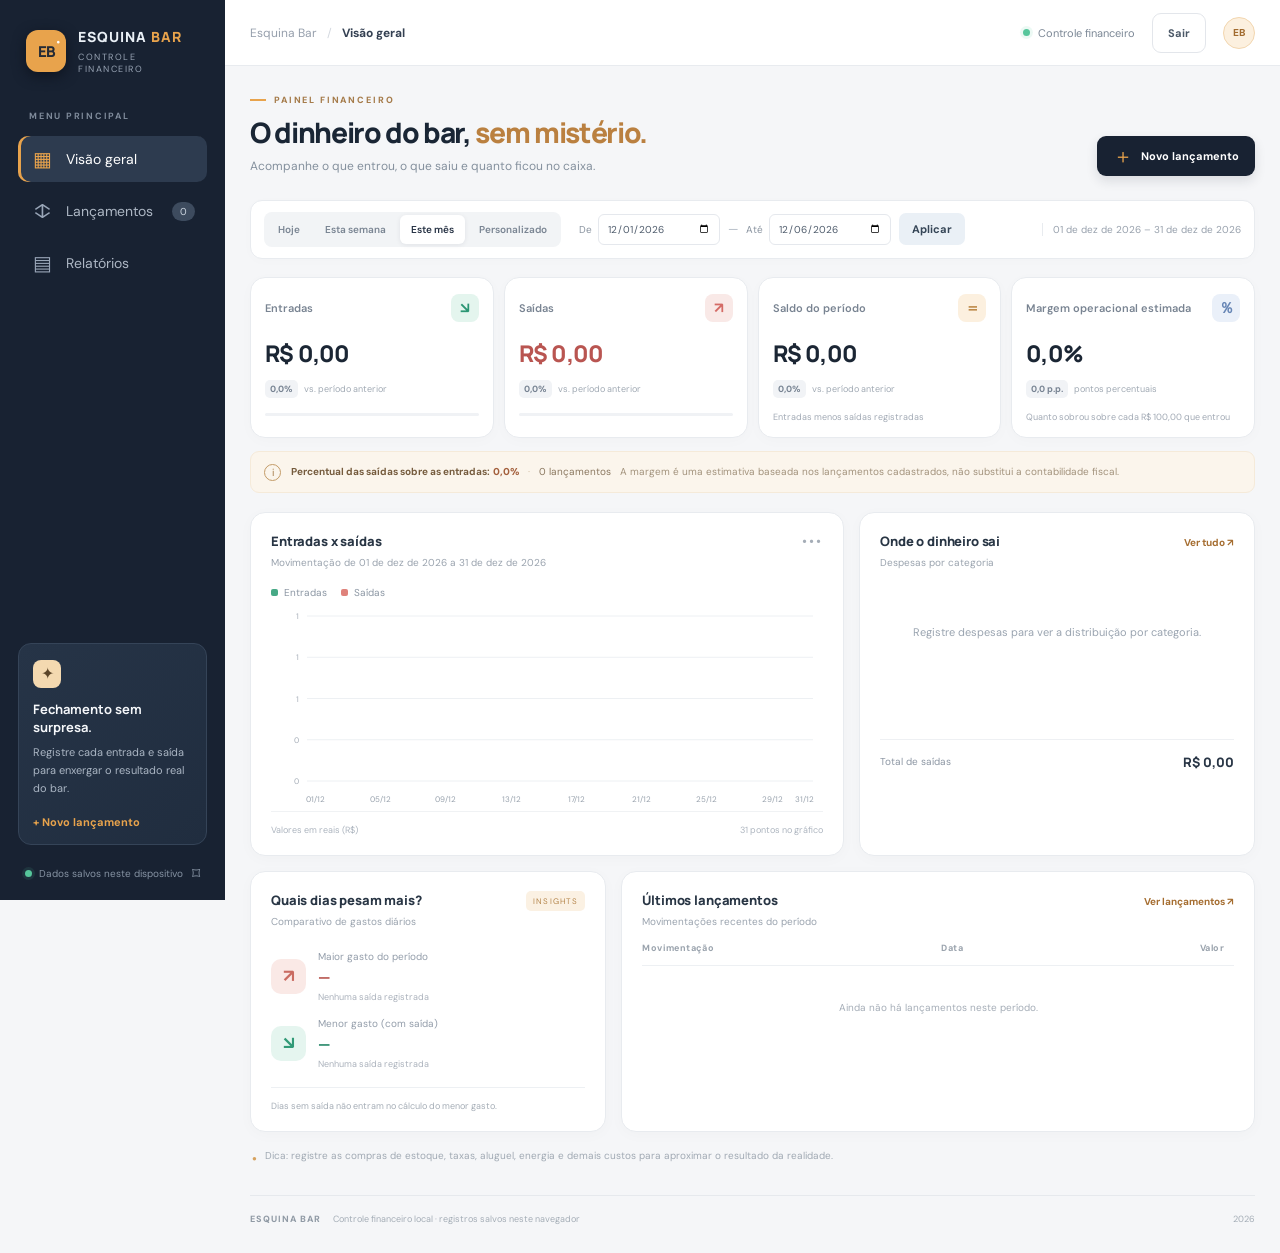
==== index.html @ c5db9bfa "Publica versão estática do Esquina Bar" ====
﻿<!doctype html>
<html lang="pt-BR">
<head>
  <meta charset="utf-8">
  <meta name="viewport" content="width=device-width, initial-scale=1">
  <meta name="theme-color" content="#151d2b">
  <meta name="description" content="Controle financeiro local do Esquina Bar, com funcionamento offline e backup dos lançamentos.">
  <link rel="manifest" href="/manifest.webmanifest">
  <link rel="icon" href="/icons/icon-192.png" type="image/png">
  <title>Esquina Bar · Controle Financeiro</title>
  <link rel="stylesheet" href="/styles.css">
</head>
<body>
  <div class="login-overlay" id="loginOverlay" hidden>
    <form class="login-card" id="loginForm">
      <div class="login-mark">EB<span>•</span></div>
      <p class="login-eyebrow">MIGRAÇÃO DOS DADOS ANTIGOS</p>
      <h1>Esquina <em>Bar</em></h1>
      <p class="login-description">Use o acesso de administrador atual para copiar os lançamentos do servidor para este dispositivo. Os dados antigos não serão apagados do servidor.</p>
      <label>Usuário administrador<input id="loginUsername" name="username" autocomplete="username" required value="admin"></label>
      <label>Senha do administrador<input id="loginPassword" name="password" type="password" autocomplete="current-password" required></label>
      <p class="login-error" id="loginError" role="alert"></p>
      <button class="button button-primary" type="submit" id="loginSubmit">Importar registros</button>
      <button class="button button-secondary" type="button" id="closeMigration">Cancelar</button>
    </form>
  </div>
  <div class="app-shell">
    <aside class="sidebar" id="sidebar">
      <div class="brand">
        <div class="brand-mark">EB<span>•</span></div>
        <div class="brand-copy"><strong>ESQUINA <span>BAR</span></strong><small>CONTROLE FINANCEIRO</small></div>
      </div>
      <div class="sidebar-label">MENU PRINCIPAL</div>
      <nav class="main-nav" aria-label="Menu principal">
        <button class="nav-item active" data-page="dashboard"><span class="nav-icon">▦</span><span>Visão geral</span></button>
        <button class="nav-item" data-page="transactions"><span class="nav-icon">↕</span><span>Lançamentos</span><span class="nav-count" id="navCount">0</span></button>
        <button class="nav-item" data-page="reports"><span class="nav-icon">▤</span><span>Relatórios</span></button>
      </nav>
      <div class="sidebar-bottom">
        <div class="side-tip-icon">✦</div>
        <strong>Fechamento sem surpresa.</strong>
        <p>Registre cada entrada e saída para enxergar o resultado real do bar.</p>
        <button class="side-link" id="sidebarNew">+ Novo lançamento</button>
      </div>
      <div class="sidebar-footer"><span class="online-dot"></span> Dados salvos neste dispositivo <span class="privacy-lock">⌑</span></div>
    </aside>

    <main class="main-content">
      <header class="topbar">
        <button class="mobile-menu" id="mobileMenu" aria-label="Abrir menu">☰</button>
        <div class="breadcrumbs"><span>Esquina Bar</span><span class="crumb-slash">/</span><strong id="breadcrumbCurrent">Visão geral</strong></div>
        <div class="topbar-right"><div class="local-status"><span class="online-dot"></span> Controle financeiro</div><button class="button button-secondary" id="logoutButton" type="button" hidden>Sair</button><button class="avatar" aria-label="Esquina Bar">EB</button></div>
      </header>

      <div class="page-wrap">
        <section class="page-section active" id="page-dashboard">
          <div class="page-heading">
            <div><div class="eyebrow"><span class="eyebrow-line"></span> PAINEL FINANCEIRO</div><h1>O dinheiro do bar, <em>sem mistério.</em></h1><p class="subtitle">Acompanhe o que entrou, o que saiu e quanto ficou no caixa.</p></div>
            <button class="button button-primary" id="newMovementTop"><span class="button-plus">＋</span> Novo lançamento</button>
          </div>

          <div class="filter-toolbar">
            <div class="period-tabs" role="group" aria-label="Período do painel">
              <button data-period="today">Hoje</button><button data-period="week">Esta semana</button><button class="selected" data-period="month">Este mês</button><button data-period="custom">Personalizado</button>
            </div>
            <div class="date-fields" id="dateFields"><label><span>De</span><input type="date" id="dateStart"></label><span class="date-dash">—</span><label><span>Até</span><input type="date" id="dateEnd"></label><button class="button button-apply" id="applyDates">Aplicar</button></div>
            <div class="filter-result" id="periodLabel">Período selecionado</div>
          </div>

          <div class="metrics-grid">
            <article class="metric-card income-card"><div class="metric-top"><span>Entradas</span><span class="metric-icon income-icon">↘</span></div><div class="metric-value" id="metricIncome">R$ 0,00</div><div class="metric-bottom"><span class="metric-change neutral" id="incomeChange">—</span><span>vs. período anterior</span></div><div class="metric-track"><span id="incomeTrack"></span></div></article>
            <article class="metric-card expense-card"><div class="metric-top"><span>Saídas</span><span class="metric-icon expense-icon">↗</span></div><div class="metric-value" id="metricExpenses">R$ 0,00</div><div class="metric-bottom"><span class="metric-change neutral" id="expensesChange">—</span><span>vs. período anterior</span></div><div class="metric-track"><span id="expenseTrack"></span></div></article>
            <article class="metric-card balance-card"><div class="metric-top"><span>Saldo do período</span><span class="metric-icon balance-icon">＝</span></div><div class="metric-value" id="metricNet">R$ 0,00</div><div class="metric-bottom"><span class="metric-change neutral" id="netChange">—</span><span>vs. período anterior</span></div><div class="balance-note" id="netNote">Entradas menos saídas registradas</div></article>
            <article class="metric-card margin-card"><div class="metric-top"><span>Margem operacional estimada</span><span class="metric-icon margin-icon">％</span></div><div class="metric-value" id="metricMargin">0,0%</div><div class="metric-bottom"><span class="metric-change neutral" id="marginChange">—</span><span>pontos percentuais</span></div><div class="balance-note">Quanto sobrou sobre cada R$ 100,00 que entrou</div></article>
          </div>

          <div class="insight-strip"><div class="insight-symbol">i</div><p><strong>Percentual das saídas sobre as entradas:</strong> <span id="expenseRatio">0,0%</span><span class="insight-separator">·</span><span id="transactionsCount">0 lançamentos</span><span class="insight-extra">A margem é uma estimativa baseada nos lançamentos cadastrados, não substitui a contabilidade fiscal.</span></p></div>

          <div class="content-grid main-charts-grid">
            <article class="panel chart-panel"><div class="panel-heading"><div><h2>Entradas x saídas</h2><p id="dailyChartCaption">Movimentação ao longo do período</p></div><span class="panel-menu-mark">•••</span></div><div class="legend"><span><i class="legend-dot legend-income"></i>Entradas</span><span><i class="legend-dot legend-expense"></i>Saídas</span></div><div class="chart-box"><canvas id="dailyChart" aria-label="Gráfico de entradas e saídas"></canvas></div><div class="chart-footer"><span>Valores em reais (R$)</span><span id="chartRange"></span></div></article>
            <article class="panel category-panel"><div class="panel-heading"><div><h2>Onde o dinheiro sai</h2><p>Despesas por categoria</p></div><button class="text-action" data-open-page="transactions">Ver tudo ↗</button></div><div id="categoryList" class="category-list"><div class="empty-state compact">Registre despesas para ver a distribuição.</div></div><div class="category-footer"><span>Total de saídas</span><strong id="categoryTotal">R$ 0,00</strong></div></article>
          </div>

          <div class="content-grid lower-grid">
            <article class="panel days-panel"><div class="panel-heading"><div><h2>Quais dias pesam mais?</h2><p>Comparativo de gastos diários</p></div><span class="panel-badge">INSIGHTS</span></div><div class="day-insights"><div class="day-insight highest"><div class="day-insight-icon">↗</div><div><span>Maior gasto do período</span><strong id="highestDayValue">—</strong><small id="highestDayDate">Nenhuma saída registrada</small></div></div><div class="day-insight lowest"><div class="day-insight-icon">↘</div><div><span>Menor gasto (com saída)</span><strong id="lowestDayValue">—</strong><small id="lowestDayDate">Nenhuma saída registrada</small></div></div></div><div class="days-footnote">Dias sem saída não entram no cálculo do menor gasto.</div></article>
            <article class="panel recent-panel"><div class="panel-heading"><div><h2>Últimos lançamentos</h2><p>Movimentações recentes do período</p></div><button class="text-action" data-open-page="transactions">Ver lançamentos ↗</button></div><div class="table-wrap"><table class="data-table"><thead><tr><th>Movimentação</th><th>Data</th><th class="align-right">Valor</th></tr></thead><tbody id="recentRows"><tr><td colspan="3" class="table-empty">Ainda não há lançamentos neste período.</td></tr></tbody></table></div></article>
          </div>
          <div class="footer-note"><span>●</span> Dica: registre as compras de estoque, taxas, aluguel, energia e demais custos para aproximar o resultado da realidade.</div>
        </section>

        <section class="page-section" id="page-transactions">
          <div class="page-heading"><div><div class="eyebrow"><span class="eyebrow-line"></span> MOVIMENTAÇÃO DO CAIXA</div><h1>Lançamentos</h1><p class="subtitle">Cada entrada e saída em um só lugar, organizada por data e categoria.</p></div><button class="button button-primary" id="newMovementList"><span class="button-plus">＋</span> Registrar movimento</button></div>
          <div class="list-summary-grid"><div class="list-summary-card"><span>Entradas filtradas</span><strong class="positive-text" id="listIncome">R$ 0,00</strong></div><div class="list-summary-card"><span>Saídas filtradas</span><strong class="negative-text" id="listExpenses">R$ 0,00</strong></div><div class="list-summary-card"><span>Saldo filtrado</span><strong id="listNet">R$ 0,00</strong></div><div class="list-summary-card"><span>Quantidade</span><strong id="listQty">0</strong></div></div>
          <div class="panel list-panel"><div class="list-toolbar"><div class="search-field"><span>⌕</span><input id="transactionSearch" type="search" placeholder="Buscar descrição, categoria ou pagamento..."></div><div class="list-filters"><select id="typeFilter"><option value="todos">Todos os tipos</option><option value="entrada">Só entradas</option><option value="saida">Só saídas</option></select><label class="mini-date"><span>De</span><input type="date" id="listStart"></label><label class="mini-date"><span>Até</span><input type="date" id="listEnd"></label><button class="button button-apply" id="applyListFilters">Filtrar</button></div></div><div class="table-wrap full-table-wrap"><table class="data-table full-table"><thead><tr><th>Data</th><th>Tipo</th><th>Descrição</th><th>Categoria</th><th>Pagamento</th><th class="align-right">Valor</th><th class="align-center">Ações</th></tr></thead><tbody id="transactionRows"><tr><td colspan="7" class="table-empty">Carregando lançamentos…</td></tr></tbody></table></div><div class="list-bottom"><span id="listStatus">Mostrando lançamentos do período.</span><button class="text-action" id="exportList">Exportar período para CSV ↗</button></div></div>
        </section>

        <section class="page-section" id="page-reports">
          <div class="page-heading"><div><div class="eyebrow"><span class="eyebrow-line"></span> FECHAMENTO FINANCEIRO</div><h1>Relatórios & <em>comparativos.</em></h1><p class="subtitle">Compare semanas e meses para entender a evolução do caixa.</p></div><div class="data-tools"><button class="button button-secondary" id="backupButton">⇩ Baixar backup</button><button class="button button-secondary" id="restoreButton">↥ Restaurar backup</button><button class="button button-secondary" id="remoteSqlBackupButton">Backup SQL remoto</button><button class="button button-primary" id="importServerButton">Migrar dados antigos</button><input type="file" id="restoreFile" accept="application/json,.json" hidden></div></div>
          <div class="report-toggle-wrap"><span>PERÍODO DE ANÁLISE</span><div class="period-tabs report-tabs"><button data-report-period="week">Fechamento semanal</button><button class="selected" data-report-period="month">Fechamento mensal</button></div><span class="report-period-date" id="reportPeriodDate"></span></div>
          <div class="report-comparison-grid"><div class="report-primary-card"><div class="report-label" id="reportCurrentLabel">SALDO DO MÊS ATUAL</div><div class="report-big-value" id="reportCurrentNet">R$ 0,00</div><div class="report-difference" id="reportNetDiff">—</div><div class="report-muted" id="reportPreviousText">Comparado ao mês anterior</div></div><div class="report-metric-card"><span>Entradas</span><strong id="reportIncome">R$ 0,00</strong><div class="comparison-line"><span id="reportIncomeDiff">—</span><small>vs. anterior</small></div></div><div class="report-metric-card"><span>Saídas</span><strong id="reportExpenses">R$ 0,00</strong><div class="comparison-line"><span id="reportExpensesDiff">—</span><small>vs. anterior</small></div></div><div class="report-metric-card"><span>Margem estimada</span><strong id="reportMargin">0,0%</strong><div class="comparison-line"><span id="reportMarginDiff">—</span><small>pontos percentuais</small></div></div></div>
          <div class="content-grid reports-grid"><article class="panel chart-panel trend-panel"><div class="panel-heading"><div><h2>Evolução financeira</h2><p id="trendCaption">Entradas e saídas por período</p></div><div class="legend"><span><i class="legend-dot legend-income"></i>Entradas</span><span><i class="legend-dot legend-expense"></i>Saídas</span></div></div><div class="chart-box trend-chart-box"><canvas id="trendChart" aria-label="Gráfico de comparação financeira"></canvas></div><div class="chart-footer"><span>Períodos anteriores para comparação</span><span id="trendRange"></span></div></article><article class="panel report-detail-panel"><div class="panel-heading"><div><h2>Leitura do período</h2><p>Resumo do comportamento do caixa</p></div></div><div class="detail-line"><span>Resultado anterior</span><strong id="reportPrevNet">R$ 0,00</strong></div><div class="detail-line"><span>Saldo atual menos anterior</span><strong id="reportNetDifference">R$ 0,00</strong></div><div class="detail-line"><span>Saídas sobre entradas</span><strong id="reportExpenseRatio">0,0%</strong></div><div class="detail-line"><span>Dia de maior gasto</span><strong id="reportHighestDay">—</strong></div><div class="report-note"><span>ⓘ</span><p>A variação percentual do saldo usa o valor absoluto do período anterior como base. Quando o período anterior foi zero, a variação é apresentada como “Novo”.</p></div></article></div>
          <div class="panel report-table-panel"><div class="panel-heading"><div><h2>Detalhamento por período</h2><p>Valores agregados para conferir os fechamentos</p></div><button class="text-action" id="exportReport">Exportar lançamentos ↗</button></div><div class="table-wrap"><table class="data-table"><thead><tr><th>Período</th><th class="align-right">Entradas</th><th class="align-right">Saídas</th><th class="align-right">Saldo</th><th class="align-right">Margem</th></tr></thead><tbody id="reportTrendRows"></tbody></table></div></div>
          <div class="footer-note"><span>●</span> O saldo é a diferença entre entradas e saídas registradas. Para um lucro contábil completo, registre todos os custos, impostos, estoque, taxas e obrigações do negócio.</div>
        </section>
        <footer class="app-footer"><span>ESQUINA BAR</span><span>Controle financeiro local · registros salvos neste navegador</span><span id="footerYear"></span></footer>
      </div>
    </main>
  </div>

  <div class="modal-backdrop" id="movementModal" aria-hidden="true"><div class="modal-card" role="dialog" aria-modal="true" aria-labelledby="modalTitle"><div class="modal-heading"><div><div class="eyebrow"><span class="eyebrow-line"></span> CAIXA DO BAR</div><h2 id="modalTitle">Novo lançamento</h2><p>Preencha os dados do movimento financeiro.</p></div><button class="modal-close" id="closeModal" aria-label="Fechar">×</button></div><form id="movementForm"><input type="hidden" id="txId"><div class="form-type-toggle"><button type="button" class="type-choice income-choice active" data-type="entrada"><span>↘</span><span><strong>Entrada</strong><small>Dinheiro que entrou</small></span></button><button type="button" class="type-choice expense-choice" data-type="saida"><span>↗</span><span><strong>Saída</strong><small>Dinheiro que saiu</small></span></button></div><input type="hidden" id="txType" value="entrada"><div class="form-grid"><label class="form-field"><span>Data do movimento <b>*</b></span><input type="date" id="txDate" required></label><label class="form-field"><span>Valor (R$) <b>*</b></span><div class="currency-input"><span>R$</span><input type="number" id="txValue" min="0.01" step="0.01" placeholder="0,00" required></div></label><label class="form-field"><span>Descrição <b>*</b></span><input type="text" id="txDescription" maxlength="180" placeholder="Ex.: venda do caixa, compra de cerveja" required></label><label class="form-field"><span>Categoria <b>*</b></span><input type="text" id="txCategory" list="categoryOptions" maxlength="100" placeholder="Escolha ou digite uma categoria" required><datalist id="categoryOptions"></datalist></label><label class="form-field"><span>Forma de pagamento</span><select id="txPayment"><option>Dinheiro</option><option>Pix</option><option>Cartão de débito</option><option>Cartão de crédito</option><option>Transferência</option><option>Boleto</option><option>Outro</option></select></label><label class="form-field field-wide"><span>Observações (opcional)</span><textarea id="txNotes" rows="2" maxlength="600" placeholder="Detalhes que ajudem no fechamento…"></textarea></label></div><div class="form-feedback" id="formFeedback" role="status"></div><div class="modal-actions"><button type="button" class="button button-secondary" id="cancelModal">Cancelar</button><button type="submit" class="button button-primary" id="saveMovement"><span>✓</span> Salvar lançamento</button></div></form></div></div>
  <div class="toast" id="toast" role="status"></div>
  <script src="/app.js"></script>
</body>
</html>
---- styles.css ----
@import url('https://fonts.googleapis.com/css2?family=DM+Sans:wght@400;500;600;700&family=Manrope:wght@400;500;600;700;800&display=swap');
:root{--navy:#182232;--navy2:#202c3d;--ink:#1b2735;--muted:#7e8996;--muted2:#a0a8b3;--paper:#f5f6f8;--white:#fff;--line:#e8ebef;--amber:#e8a34c;--amber2:#f7e4c8;--green:#2b9674;--green-soft:#e4f5ee;--red:#d46b66;--red-soft:#f9e9e7;--blue:#6689bd;--shadow:0 7px 28px rgba(24,34,50,.045);--radius:15px}
*{box-sizing:border-box}body{margin:0;background:var(--paper);font-family:'DM Sans',sans-serif;color:var(--ink);font-size:14px}button,input,select,textarea{font:inherit}button{cursor:pointer}button:focus-visible,input:focus-visible,select:focus-visible,textarea:focus-visible{outline:3px solid rgba(232,163,76,.34);outline-offset:2px}.app-shell{min-height:100vh}.sidebar{position:fixed;inset:0 auto 0 0;width:250px;background:var(--navy);color:#eaf0f6;display:flex;flex-direction:column;padding:27px 18px 16px;z-index:20}.brand{display:flex;align-items:center;gap:12px;padding:0 8px 35px}.brand-mark{width:42px;height:42px;border-radius:12px;background:var(--amber);color:#252b35;display:flex;align-items:center;justify-content:center;font:800 15px Manrope;letter-spacing:-1px;position:relative;box-shadow:0 4px 13px #0e1420}.brand-mark span{font-size:9px;position:absolute;right:6px;top:5px;color:#fff}.brand-copy strong{font:800 14px Manrope;letter-spacing:1px;display:block}.brand-copy strong span{color:var(--amber)}.brand-copy small{display:block;margin-top:5px;font-size:9px;letter-spacing:1.5px;color:#98a4b4}.sidebar-label{font-size:9px;letter-spacing:1.75px;color:#7f8b9b;font-weight:700;padding:0 11px 14px}.main-nav{display:flex;flex-direction:column;gap:6px}.nav-item{width:100%;border:0;background:transparent;color:#adb7c4;border-radius:10px;min-height:46px;padding:0 12px;display:flex;align-items:center;gap:12px;text-align:left;transition:.18s}.nav-item:hover{background:#253245;color:#fff}.nav-item.active{background:#2d3b4f;color:#fff;box-shadow:inset 3px 0 var(--amber)}.nav-icon{font-size:20px;width:24px;text-align:center;color:#99a6b8}.nav-item.active .nav-icon{color:var(--amber)}.nav-count{margin-left:auto;background:#3d4b5e;color:#ccd5df;border-radius:99px;padding:3px 8px;font-size:10px}.sidebar-bottom{margin-top:auto;background:linear-gradient(135deg,#263447,#202d3f);border:1px solid #354458;border-radius:13px;padding:16px 14px 14px;position:relative;overflow:hidden}.side-tip-icon{width:28px;height:28px;display:grid;place-items:center;border-radius:8px;background:#f4d9b0;color:#5c4528;font-size:16px;margin-bottom:12px}.sidebar-bottom strong{font:700 13px Manrope;color:#f5f7fa}.sidebar-bottom p{color:#aab5c3;font-size:11px;line-height:1.65;margin:7px 0 15px}.side-link{background:transparent;color:var(--amber);border:0;font-weight:700;font-size:11px;padding:0}.sidebar-footer{padding:18px 7px 0;color:#8693a3;font-size:10px;display:flex;align-items:center;gap:7px}.online-dot{width:7px;height:7px;border-radius:50%;background:#56c69b;display:inline-block;box-shadow:0 0 0 3px rgba(86,198,155,.11);flex-shrink:0}.privacy-lock{margin-left:auto;font-size:16px}.main-content{margin-left:250px;min-width:0}.topbar{height:66px;background:#fff;border-bottom:1px solid var(--line);display:flex;align-items:center;justify-content:space-between;padding:0 36px;position:sticky;top:0;z-index:10}.breadcrumbs{display:flex;align-items:center;gap:10px;font-size:12px;color:#969fac}.breadcrumbs strong{font-weight:700;color:#344052}.crumb-slash{color:#d3d8df}.topbar-right{display:flex;align-items:center;gap:17px}.local-status{color:#7b8795;font-size:11px;display:flex;align-items:center;gap:8px}.avatar{height:32px;width:32px;border-radius:50%;border:1px solid #f2d6af;background:#fcf0df;color:#a26b2e;font-size:10px;font-weight:800}.mobile-menu{display:none}.page-wrap{max-width:1600px;margin:0 auto;padding:33px 36px 20px}.page-section{display:none}.page-section.active{display:block;animation:appear .25s ease}@keyframes appear{from{opacity:.45;transform:translateY(3px)}to{opacity:1;transform:none}}.page-heading{display:flex;align-items:flex-end;justify-content:space-between;gap:20px;margin-bottom:24px}.eyebrow{display:flex;align-items:center;gap:8px;font-size:9px;font-weight:800;letter-spacing:1.85px;color:#a57b4a;margin-bottom:10px}.eyebrow-line{height:2px;width:16px;background:var(--amber);display:inline-block}h1,h2,p{margin-top:0}h1{font:800 clamp(25px,2.2vw,33px) Manrope;letter-spacing:-1.35px;line-height:1.15;margin:0;color:#1a2635}h1 em{font-style:normal;color:#ba8040}.subtitle{font-size:12px;color:#84909d;margin:9px 0 0;line-height:1.55}.button{border:1px solid transparent;border-radius:9px;padding:11px 15px;display:inline-flex;align-items:center;justify-content:center;gap:8px;min-height:40px;font-size:11px;font-weight:700;white-space:nowrap;transition:transform .15s,background .15s}.button:active{transform:translateY(1px)}.button-primary{background:var(--navy);color:#fff;box-shadow:0 5px 12px rgba(24,34,50,.12)}.button-primary:hover{background:#2b3b50}.button-plus{font-size:20px;font-weight:400;line-height:12px;color:var(--amber)}.button-secondary{background:#fff;border-color:#e3e6eb;color:#4b5867}.button-secondary:hover{background:#f8f9fa}.button-apply{background:#eaf0f6;color:#364657;padding:8px 12px;min-height:32px;border-radius:7px}.filter-toolbar{display:flex;align-items:center;justify-content:space-between;gap:18px;background:#fff;border:1px solid var(--line);border-radius:12px;padding:11px 13px;margin-bottom:18px;box-shadow:0 2px 12px rgba(24,34,50,.015)}.period-tabs{display:inline-flex;align-items:center;gap:3px;padding:3px;background:#f2f4f6;border-radius:8px;flex-shrink:0}.period-tabs button{border:0;background:transparent;color:#798492;padding:8px 11px;border-radius:6px;font-size:10px;font-weight:600}.period-tabs button.selected{background:#fff;color:#253143;box-shadow:0 1px 5px rgba(20,30,45,.08)}.date-fields{display:flex;align-items:center;gap:8px}.date-fields label,.mini-date{display:flex;align-items:center;gap:6px;color:#8a94a0;font-size:10px}.date-fields input,.mini-date input{border:1px solid #e5e8ed;border-radius:6px;color:#4f5c6c;background:#fff;padding:7px 8px;font-size:10px;min-width:122px}.date-dash{color:#aeb7c2;font-size:12px}.filter-result{font-size:10px;color:#97a0ac;white-space:nowrap;padding-left:10px;border-left:1px solid var(--line)}.metrics-grid{display:grid;grid-template-columns:repeat(4,minmax(0,1fr));gap:14px}.metric-card{background:#fff;border:1px solid var(--line);border-radius:var(--radius);padding:18px 18px 14px;position:relative;overflow:hidden;min-width:0;box-shadow:0 3px 15px rgba(24,34,50,.02)}.metric-top{display:flex;align-items:center;justify-content:space-between;gap:10px;color:#798492;font-size:11px;font-weight:600}.metric-icon{height:28px;width:28px;display:grid;place-items:center;border-radius:8px;font-size:15px;font-weight:700}.income-icon{color:var(--green);background:var(--green-soft)}.expense-icon{color:var(--red);background:var(--red-soft)}.balance-icon{color:#bd8948;background:#fcf0df}.margin-icon{color:#6786b5;background:#eaf0f9}.metric-value{font:800 clamp(21px,1.9vw,28px) Manrope;letter-spacing:-.8px;margin:15px 0 11px;white-space:nowrap;color:#1b2634;overflow:hidden;text-overflow:ellipsis}.expense-card .metric-value{color:#b95551}.metric-bottom{display:flex;align-items:center;gap:6px;flex-wrap:wrap;font-size:9px;color:#a1aab4;min-height:18px}.metric-change{border-radius:5px;padding:3px 5px;font-size:9px;font-weight:700}.metric-change.positive{background:#e6f5ee;color:#268664}.metric-change.negative{background:#f9e9e7;color:#bf5b55}.metric-change.neutral{background:#f1f3f6;color:#778392}.metric-track{height:3px;border-radius:4px;background:#f0f2f5;margin-top:15px;overflow:hidden}.metric-track span{display:block;height:100%;width:0;border-radius:4px;background:#4fb28d;transition:width .4s}.expense-card .metric-track span{background:#dc817b}.balance-note{margin-top:13px;color:#a2aab5;font-size:9px;line-height:1.4;min-height:13px}.insight-strip{display:flex;align-items:flex-start;gap:10px;padding:11px 13px;margin:13px 0 19px;background:#fbf5ec;border:1px solid #f5ead9;border-radius:9px;color:#8a775f;font-size:10px}.insight-symbol{width:17px;height:17px;display:grid;place-items:center;border:1px solid #c39b67;color:#a37a45;border-radius:50%;font-size:10px;flex-shrink:0;margin-top:1px}.insight-strip p{margin:0;line-height:1.7}.insight-strip strong{color:#755b3d}.insight-strip #expenseRatio{font-weight:800;color:#a35f3c}.insight-separator{padding:0 9px;color:#d1bda2}.insight-extra{color:#a2927c;padding-left:9px}.content-grid{display:grid;gap:15px}.main-charts-grid{grid-template-columns:minmax(0,1.55fr) minmax(300px,.9fr);margin-bottom:15px}.panel{background:#fff;border:1px solid var(--line);border-radius:var(--radius);padding:19px 20px;min-width:0;box-shadow:0 3px 15px rgba(24,34,50,.025)}.panel-heading{display:flex;justify-content:space-between;align-items:flex-start;gap:14px}.panel-heading h2{font:800 13px Manrope;letter-spacing:-.15px;color:#283544;margin:0}.panel-heading p{font-size:10px;color:#9aa3ae;margin:6px 0 0}.panel-menu-mark{letter-spacing:2px;color:#a5adb7;font-size:14px}.legend{display:flex;gap:14px;font-size:10px;color:#8b96a3;margin:17px 0 7px}.legend>span{display:flex;align-items:center;gap:6px}.legend-dot{width:7px;height:7px;border-radius:2px;display:inline-block}.legend-income{background:#47a986}.legend-expense{background:#df827b}.chart-box{height:205px;position:relative;width:100%;margin-top:4px}.chart-box canvas{width:100%;height:100%;display:block}.chart-footer{display:flex;justify-content:space-between;gap:10px;font-size:9px;color:#adb5bf;padding-top:12px;border-top:1px solid #f0f2f4}.text-action{border:0;background:transparent;color:#a56d30;font-weight:700;font-size:10px;padding:4px 0;white-space:nowrap}.text-action:hover{color:#754719;text-decoration:underline}.category-list{padding:19px 0 8px;min-height:170px}.category-item{margin-bottom:15px}.category-item:last-child{margin-bottom:0}.category-title{display:flex;justify-content:space-between;gap:12px;font-size:10px;margin-bottom:7px}.category-title span:first-child{color:#5c6775;overflow:hidden;text-overflow:ellipsis;white-space:nowrap}.category-title strong{color:#394555;white-space:nowrap;font-size:10px}.category-track{height:6px;border-radius:5px;background:#f0f2f5;overflow:hidden}.category-track span{display:block;height:100%;border-radius:5px;background:linear-gradient(90deg,#e9b66d,#d68e45)}.category-footer{padding-top:13px;border-top:1px solid #eef0f3;display:flex;justify-content:space-between;align-items:center;color:#8c96a3;font-size:10px}.category-footer strong{font:800 13px Manrope;color:#293646}.empty-state{color:#9aa4b0;font-size:11px;text-align:center;padding:34px 15px;line-height:1.6}.empty-state.compact{padding:36px 14px}.lower-grid{grid-template-columns:minmax(280px,.9fr) minmax(0,1.6fr);margin-bottom:16px}.panel-badge{font-size:8px;letter-spacing:1.15px;color:#b5864c;background:#fbf1e3;border-radius:5px;padding:5px 7px}.day-insights{display:grid;gap:14px;padding:22px 0 17px}.day-insight{display:flex;gap:12px;align-items:center;min-width:0}.day-insight-icon{height:35px;width:35px;border-radius:10px;display:grid;place-items:center;font-size:18px;font-weight:700;flex-shrink:0}.highest .day-insight-icon{background:#fae9e6;color:#ca6c62}.lowest .day-insight-icon{background:#e5f5ef;color:#319a77}.day-insight>div:last-child{display:flex;flex-direction:column;min-width:0;gap:3px}.day-insight span{font-size:10px;color:#939daa}.day-insight strong{font:800 16px Manrope;letter-spacing:-.2px}.highest strong{color:#ba5c56}.lowest strong{color:#2e8c6e}.day-insight small{font-size:9px;color:#abb2bc}.days-footnote{border-top:1px solid #edf0f3;padding-top:12px;font-size:9px;color:#a5adb6}.recent-panel{padding-bottom:12px}.table-wrap{width:100%;overflow-x:auto}.data-table{width:100%;border-collapse:collapse;white-space:nowrap}.data-table th{text-align:left;font-size:9px;letter-spacing:.4px;color:#9aa3ad;font-weight:700;padding:14px 10px 11px;border-bottom:1px solid #edf0f3}.data-table td{font-size:10px;padding:12px 10px;border-bottom:1px solid #f0f2f5;color:#566272}.data-table tbody tr:last-child td{border-bottom:0}.data-table tbody tr:hover{background:#fbfcfd}.data-table th:first-child,.data-table td:first-child{padding-left:0}.align-right{text-align:right!important}.align-center{text-align:center!important}.table-empty{text-align:center!important;color:#a5adb7!important;padding:35px 10px!important}.movement-name{display:flex;align-items:center;gap:9px;min-width:0}.movement-name>div:last-child{min-width:0}.movement-symbol{width:26px;height:26px;border-radius:8px;display:grid;place-items:center;font-size:12px;flex-shrink:0}.movement-symbol.income{background:#e5f5ee;color:#2a9874}.movement-symbol.expense{background:#faeae8;color:#c76560}.movement-name strong{display:block;color:#3d4957;font-size:10px;max-width:185px;overflow:hidden;text-overflow:ellipsis}.movement-name small{display:block;color:#a5adb7;font-size:9px;margin-top:3px}.table-value{font-weight:800;text-align:right!important}.table-value.income{color:#2d9975}.table-value.expense{color:#c4625b}.footer-note{font-size:10px;color:#a0a9b3;display:flex;gap:8px;align-items:flex-start;line-height:1.6;padding:0 2px}.footer-note span{color:#d6a25f;font-size:8px;padding-top:4px}.app-footer{display:flex;align-items:center;gap:12px;border-top:1px solid #e6e9ed;margin-top:30px;padding-top:17px;font-size:9px;color:#a4adb6}.app-footer span:first-child{font-weight:800;letter-spacing:1px;color:#909aa5}.app-footer span:last-child{margin-left:auto}.page-section:not(#page-dashboard) .page-heading{margin-bottom:23px}.list-summary-grid{display:grid;grid-template-columns:repeat(4,minmax(0,1fr));gap:12px;margin-bottom:16px}.list-summary-card{background:#fff;border:1px solid var(--line);border-radius:12px;padding:16px 18px}.list-summary-card span{display:block;color:#85909d;font-size:10px;margin-bottom:9px}.list-summary-card strong{font:800 20px Manrope;letter-spacing:-.4px}.positive-text{color:#2c9975}.negative-text{color:#c5635d}.list-panel{padding:0 19px 12px}.list-toolbar{padding:17px 0;display:flex;justify-content:space-between;gap:14px;align-items:center;border-bottom:1px solid #eceff2}.search-field{display:flex;align-items:center;gap:8px;background:#f7f8fa;border:1px solid #e9ecf0;border-radius:8px;padding:0 10px;min-width:220px;flex:1;max-width:360px}.search-field>span{font-size:18px;color:#9ba5b1}.search-field input{background:transparent;border:0;outline:0;min-width:0;width:100%;height:34px;font-size:10px;color:#53606f}.search-field input::placeholder{color:#a6afb9}.list-filters{display:flex;align-items:center;gap:8px;flex-wrap:wrap}.list-filters select{border:1px solid #e5e8ed;border-radius:7px;color:#657181;background:#fff;height:32px;padding:0 8px;font-size:10px}.mini-date{gap:4px}.mini-date input{height:32px;min-width:122px;padding:5px}.full-table-wrap{min-height:230px}.full-table th{padding:15px 9px 12px}.full-table td{padding:14px 9px}.full-table th:first-child,.full-table td:first-child{padding-left:0}.category-chip{display:inline-block;border-radius:5px;background:#f2f4f7;padding:5px 7px;font-size:9px;color:#788493;max-width:170px;overflow:hidden;text-overflow:ellipsis}.type-pill{display:inline-flex;align-items:center;gap:5px;font-size:9px;font-weight:700;padding:5px 7px;border-radius:6px}.type-pill.income{background:#e5f5ee;color:#2f9574}.type-pill.expense{background:#f9e9e7;color:#bd6059}.row-actions{display:flex;justify-content:center;gap:5px}.action-button{border:1px solid #e7ebef;background:#fff;color:#7d8996;border-radius:6px;width:27px;height:27px;display:grid;place-items:center;font-size:12px}.action-button:hover{background:#f4f6f8;color:#283747}.action-button.delete:hover{background:#fae9e7;color:#be5a55}.list-bottom{display:flex;justify-content:space-between;align-items:center;padding:12px 0 3px;font-size:9px;color:#a2abb5}.report-toggle-wrap{display:flex;align-items:center;gap:17px;flex-wrap:wrap;margin-bottom:16px;background:#fff;border:1px solid var(--line);border-radius:12px;padding:12px 16px}.report-toggle-wrap>span:first-child{font-size:9px;font-weight:800;letter-spacing:1.2px;color:#85909d}.report-period-date{margin-left:auto;color:#939daa;font-size:10px}.report-comparison-grid{display:grid;grid-template-columns:1.35fr repeat(3,minmax(0,1fr));gap:13px;margin-bottom:16px}.report-primary-card{background:var(--navy);border-radius:14px;padding:20px 21px;color:#fff;position:relative;overflow:hidden}.report-primary-card:after{content:'';position:absolute;width:150px;height:150px;border:1px solid rgba(232,163,76,.19);border-radius:50%;right:-50px;bottom:-82px;box-shadow:0 0 0 20px rgba(232,163,76,.035),0 0 0 40px rgba(232,163,76,.025)}.report-label{font-size:9px;letter-spacing:1.2px;font-weight:700;color:#aab5c4}.report-big-value{font:800 clamp(21px,2vw,30px) Manrope;letter-spacing:-.8px;margin:18px 0 12px;position:relative;z-index:1}.report-difference{display:inline-flex;border-radius:6px;background:#314356;color:#e7c28c;font-size:10px;font-weight:700;padding:6px 8px}.report-muted{color:#95a3b3;font-size:9px;margin-top:9px}.report-metric-card{border:1px solid var(--line);background:#fff;border-radius:13px;padding:18px 17px;min-width:0}.report-metric-card>span{font-size:10px;color:#84909d}.report-metric-card>strong{display:block;font:800 clamp(17px,1.6vw,23px) Manrope;letter-spacing:-.5px;margin:16px 0 13px;white-space:nowrap;overflow:hidden;text-overflow:ellipsis}.comparison-line{display:flex;align-items:center;gap:6px;flex-wrap:wrap}.comparison-line span{font-size:10px;color:#3b9677;font-weight:800}.comparison-line span.down{color:#bd645e}.comparison-line small{font-size:9px;color:#a2abb5}.reports-grid{grid-template-columns:minmax(0,1.55fr) minmax(290px,.8fr);margin-bottom:16px}.trend-chart-box{height:260px;margin-top:18px}.trend-panel .panel-heading .legend{margin:0}.report-detail-panel{padding-bottom:13px}.detail-line{display:flex;justify-content:space-between;align-items:center;gap:12px;padding:15px 0;border-bottom:1px solid #eff1f4;font-size:10px}.detail-line:first-of-type{margin-top:13px}.detail-line span{color:#8c97a4}.detail-line strong{color:#374555;font-size:11px;text-align:right}.report-note{display:flex;gap:8px;background:#fbf5ec;color:#a48a69;border-radius:8px;padding:11px;margin-top:15px}.report-note span{flex-shrink:0}.report-note p{margin:0;font-size:9px;line-height:1.6}.report-table-panel{margin-bottom:15px}.report-table-panel .panel-heading{align-items:center}.report-table-panel .data-table th,.report-table-panel .data-table td{padding:12px 10px}.report-table-panel .data-table th:first-child,.report-table-panel .data-table td:first-child{padding-left:0}.modal-backdrop{position:fixed;inset:0;z-index:50;background:rgba(13,22,34,.56);backdrop-filter:blur(5px);display:none;align-items:center;justify-content:center;padding:22px;overflow-y:auto}.modal-backdrop.open{display:flex;animation:appear .18s ease}.modal-card{background:#fff;border-radius:17px;box-shadow:0 22px 70px rgba(9,15,25,.28);width:min(610px,100%);max-height:calc(100vh - 44px);overflow-y:auto;padding:25px 27px}.modal-heading{display:flex;justify-content:space-between;align-items:flex-start;margin-bottom:20px}.modal-heading h2{font:800 23px Manrope;letter-spacing:-.6px;margin:0;color:#1d2938}.modal-heading p{font-size:11px;color:#8c97a4;margin:7px 0 0}.modal-close{border:0;background:#f3f5f7;color:#798492;border-radius:8px;width:32px;height:32px;font-size:22px;display:grid;place-items:center}.form-type-toggle{display:grid;grid-template-columns:1fr 1fr;gap:10px;margin-bottom:19px}.type-choice{display:flex;align-items:center;gap:11px;text-align:left;border:1px solid #e9edf1;background:#fafbfc;padding:11px 13px;border-radius:10px;color:#7b8794}.type-choice>span:first-child{font-size:21px;width:33px;height:33px;display:grid;place-items:center;border-radius:8px;background:#f0f2f5}.type-choice strong{display:block;font-size:11px;color:#445160}.type-choice small{display:block;font-size:9px;color:#a1aab4;margin-top:4px}.type-choice.income-choice.active{border-color:#b7e4d4;background:#f2fbf7}.type-choice.income-choice.active>span:first-child{background:#dff4eb;color:#2a9673}.type-choice.expense-choice.active{border-color:#f1c5c2;background:#fff7f6}.type-choice.expense-choice.active>span:first-child{background:#f9e3e1;color:#c7655e}.form-grid{display:grid;grid-template-columns:1fr 1fr;gap:14px}.form-field{display:flex;flex-direction:column;gap:7px;min-width:0}.form-field>span{font-size:10px;font-weight:700;color:#596676}.form-field>span b{color:#c56861}.form-field input,.form-field select,.form-field textarea{width:100%;border:1px solid #e1e6eb;border-radius:8px;background:#fff;color:#3a4654;padding:10px 11px;font-size:11px;min-height:38px;outline:none}.form-field textarea{resize:vertical;line-height:1.5}.form-field input::placeholder,.form-field textarea::placeholder{color:#b4bbc4}.form-field input:focus,.form-field select:focus,.form-field textarea:focus{border-color:#d7a766;box-shadow:0 0 0 3px rgba(232,163,76,.1)}.field-wide{grid-column:1/-1}.currency-input{display:flex;align-items:center;border:1px solid #e1e6eb;border-radius:8px;overflow:hidden}.currency-input>span{padding-left:11px;color:#8994a2;font-size:10px}.currency-input input{border:0;box-shadow:none!important}.form-feedback{font-size:10px;min-height:13px;color:#bf5b55;margin-top:8px}.modal-actions{display:flex;justify-content:flex-end;gap:9px;padding-top:12px;border-top:1px solid #edf0f3;margin-top:10px}.modal-actions .button{min-width:115px}.toast{position:fixed;right:25px;bottom:24px;z-index:100;background:#202e40;color:#fff;box-shadow:0 9px 30px rgba(9,15,25,.25);border-radius:10px;padding:13px 17px;font-size:11px;font-weight:600;max-width:min(420px,calc(100vw - 40px));opacity:0;transform:translateY(12px);pointer-events:none;transition:.25s}.toast.show{opacity:1;transform:none}.toast.error{background:#a74340}.toast.success{background:#236e59}
@media(max-width:1300px){.sidebar{width:225px}.main-content{margin-left:225px}.page-wrap{padding:28px 25px}.topbar{padding:0 25px}.filter-toolbar{flex-wrap:wrap}.filter-result{margin-left:auto}.metrics-grid{gap:10px}.metric-card{padding:16px 14px 13px}.metric-value{font-size:23px}.main-charts-grid{grid-template-columns:minmax(0,1.35fr) minmax(280px,.9fr)}.list-toolbar{align-items:flex-start;flex-direction:column}.search-field{max-width:100%;width:100%}.list-filters{width:100%}.report-comparison-grid{gap:10px}.report-primary-card,.report-metric-card{padding:16px}}
@media(max-width:1000px){.sidebar{width:72px;padding:22px 10px 14px;align-items:center}.brand{padding:0 0 35px}.brand-copy,.sidebar-label,.nav-item>span:not(.nav-icon),.sidebar-bottom,.sidebar-footer .privacy-lock{display:none}.main-nav{width:100%}.nav-item{justify-content:center;padding:0;height:45px}.nav-icon{width:auto;font-size:22px}.sidebar-footer{font-size:0;justify-content:center;padding-top:20px}.sidebar-footer .online-dot{width:8px;height:8px}.main-content{margin-left:72px}.metrics-grid{grid-template-columns:repeat(2,minmax(0,1fr))}.report-comparison-grid{grid-template-columns:repeat(2,minmax(0,1fr))}.report-primary-card{grid-row:span 1}.main-charts-grid,.reports-grid{grid-template-columns:minmax(0,1fr) minmax(0,1fr)}.category-panel{min-width:0}.filter-toolbar{align-items:flex-start}.date-fields{flex-wrap:wrap}.filter-result{display:none}.list-summary-grid{grid-template-columns:repeat(2,minmax(0,1fr))}}
@media(max-width:700px){.sidebar{display:none}.main-content{margin-left:0}.topbar{height:57px;padding:0 15px;gap:10px}.mobile-menu{display:block;border:0;background:#f1f3f6;border-radius:7px;width:31px;height:31px;color:#536172}.breadcrumbs{margin-right:auto}.topbar-right{gap:8px}.local-status{display:none}.page-wrap{padding:23px 14px 18px}.page-heading{align-items:flex-start;flex-direction:column;gap:14px;margin-bottom:18px}.page-heading .button{align-self:stretch}.page-heading h1{font-size:27px}.subtitle{font-size:11px}.filter-toolbar{gap:12px;padding:10px}.period-tabs{width:100%;justify-content:space-between;overflow-x:auto}.period-tabs button{flex:1;white-space:nowrap;padding:8px}.date-fields{width:100%;display:grid;grid-template-columns:1fr 10px 1fr auto;gap:6px}.date-fields label{min-width:0;gap:4px;display:flex;flex-direction:column;align-items:flex-start}.date-fields input{min-width:0;width:100%;font-size:10px}.date-fields .button-apply{align-self:flex-end;padding:8px 10px}.date-dash{align-self:center}.metrics-grid{gap:9px}.metric-card{padding:13px 12px 11px;border-radius:11px}.metric-top{font-size:10px;align-items:flex-start}.metric-icon{width:25px;height:25px;flex-shrink:0}.metric-value{font-size:clamp(17px,5vw,24px);margin:13px 0 8px}.metric-bottom{gap:4px;font-size:8px}.metric-change{font-size:8px}.balance-note{font-size:8px;margin-top:9px}.insight-strip{font-size:9px;padding:10px;margin:11px 0 14px}.insight-extra{display:block;padding-left:0;margin-top:4px}.main-charts-grid,.lower-grid,.reports-grid{grid-template-columns:minmax(0,1fr);gap:12px}.panel{padding:16px 14px;border-radius:12px}.chart-box{height:195px}.legend{gap:11px}.category-list{min-height:120px}.days-panel .day-insights{grid-template-columns:1fr 1fr;gap:10px}.day-insight{gap:8px;align-items:flex-start}.day-insight-icon{height:30px;width:30px;font-size:14px}.day-insight span{font-size:9px}.day-insight strong{font-size:14px}.day-insight small{font-size:8px;line-height:1.4}.app-footer{flex-wrap:wrap;gap:6px 10px}.app-footer span:last-child{margin-left:0;width:100%}.list-summary-grid{gap:8px}.list-summary-card{padding:13px}.list-summary-card strong{font-size:18px}.list-panel{padding:0 12px 10px}.list-filters{display:grid;grid-template-columns:1fr 1fr;gap:7px}.list-filters select{grid-column:1/-1;width:100%}.mini-date{display:flex;flex-direction:column;align-items:flex-start;gap:4px}.mini-date input{width:100%;min-width:0}.list-filters .button{grid-column:1/-1;width:100%}.full-table{min-width:780px}.list-bottom{align-items:flex-start;flex-direction:column;gap:7px}.report-toggle-wrap{padding:12px;gap:10px}.report-toggle-wrap>span:first-child{width:100%}.report-tabs{width:100%}.report-period-date{margin-left:0;width:100%}.report-comparison-grid{grid-template-columns:1fr 1fr;gap:8px}.report-primary-card{grid-column:1/-1;min-height:155px}.report-metric-card{padding:14px 12px}.report-metric-card>strong{font-size:18px;margin:12px 0 10px}.trend-chart-box{height:220px}.modal-backdrop{padding:10px}.modal-card{padding:20px 16px;max-height:calc(100vh - 20px)}.modal-heading h2{font-size:21px}.form-grid{gap:11px}.form-field input,.form-field select,.form-field textarea{padding:9px;font-size:11px}.form-type-toggle{gap:6px}.type-choice{gap:7px;padding:9px}.type-choice>span:first-child{width:28px;height:28px;font-size:17px}.type-choice small{font-size:8px}.modal-actions .button{flex:1;min-width:0;padding:10px 8px}}
@media(max-width:390px){.page-wrap{padding:19px 10px}.metrics-grid{gap:7px}.metric-card{padding:11px 9px}.metric-value{font-size:17px}.metric-top{font-size:9px}.metric-bottom{display:block}.metric-bottom span{display:inline-block;margin-bottom:3px}.metric-track{margin-top:9px}.days-panel .day-insights{grid-template-columns:1fr}.filter-toolbar{padding:8px}.date-fields{grid-template-columns:1fr 6px 1fr}.date-fields .button-apply{grid-column:1/-1;justify-self:end}}

@media(max-width:700px){.sidebar.mobile-open{display:flex!important;width:250px!important;align-items:stretch!important;box-shadow:12px 0 36px rgba(9,15,25,.25)}.sidebar.mobile-open .brand-copy,.sidebar.mobile-open .sidebar-label,.sidebar.mobile-open .nav-item>span:not(.nav-icon),.sidebar.mobile-open .sidebar-bottom,.sidebar.mobile-open .sidebar-footer .privacy-lock{display:block}.sidebar.mobile-open .nav-item{justify-content:flex-start;padding:0 12px}.sidebar.mobile-open .nav-item>span.nav-count{display:inline-block}.sidebar.mobile-open .sidebar-footer{font-size:10px;justify-content:flex-start}}


/* Login da versão hospedada */
.login-overlay[hidden]{display:none!important}.login-overlay{position:fixed;inset:0;z-index:200;background:rgba(17,26,40,.92);backdrop-filter:blur(8px);display:grid;place-items:center;padding:20px}.login-card{width:min(420px,100%);background:#fff;border-radius:20px;padding:32px;box-shadow:0 25px 80px rgba(0,0,0,.28);display:flex;flex-direction:column;gap:13px}.login-mark{width:48px;height:48px;border-radius:14px;background:var(--amber);color:#252b35;display:grid;place-items:center;font:800 16px Manrope;position:relative}.login-mark span{position:absolute;right:7px;top:5px;color:white;font-size:10px}.login-eyebrow{font-size:9px;letter-spacing:1.8px;font-weight:800;color:#a57b4a;margin:10px 0 0}.login-card h1{font-size:30px}.login-description{color:#7e8996;font-size:12px;line-height:1.6;margin:0 0 5px}.login-card label{font-size:11px;color:#526071;font-weight:700;display:flex;flex-direction:column;gap:7px}.login-card input{height:43px;border:1px solid #dfe5eb;border-radius:9px;padding:0 12px;font-size:13px}.login-card .button{width:100%;margin-top:3px}.login-error{color:#b94d49;font-size:11px;min-height:15px;margin:0}.login-card input:focus{outline:3px solid rgba(232,163,76,.25);border-color:#d7a766}@media(max-width:480px){.login-card{padding:25px 21px}}

/* Ferramentas de backup e migração local */
.data-tools{display:flex;align-items:center;justify-content:flex-end;gap:8px;flex-wrap:wrap;max-width:560px}
.data-tools .button{white-space:nowrap}
@media(max-width:700px){.data-tools{width:100%;display:grid;grid-template-columns:1fr 1fr;max-width:none}.data-tools .button{width:100%;min-height:42px;padding:10px 8px;font-size:10px}.data-tools #importServerButton{grid-column:1/-1}}
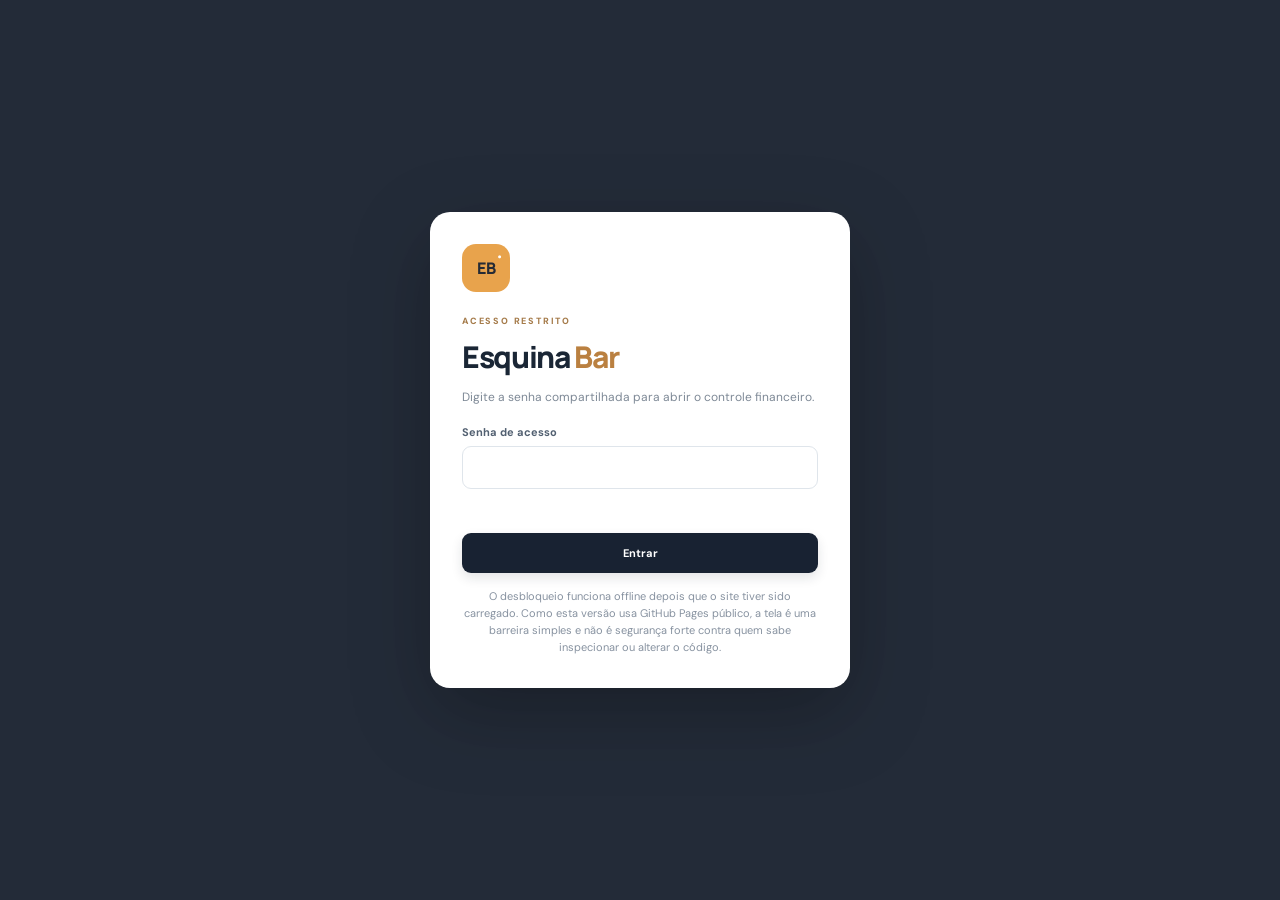
==== commit 154399f6: "Add files via upload" ====
--- a/index.html
+++ b/index.html
@@ -1,14 +1,14 @@
-﻿<!doctype html>
+<!doctype html>
 <html lang="pt-BR">
 <head>
   <meta charset="utf-8">
   <meta name="viewport" content="width=device-width, initial-scale=1">
   <meta name="theme-color" content="#151d2b">
   <meta name="description" content="Controle financeiro local do Esquina Bar, com funcionamento offline e backup dos lançamentos.">
-  <link rel="manifest" href="/manifest.webmanifest">
-  <link rel="icon" href="/icons/icon-192.png" type="image/png">
+  <link rel="manifest" href="./manifest.webmanifest">
+  <link rel="icon" href="./icons/icon-192.png" type="image/png">
   <title>Esquina Bar · Controle Financeiro</title>
-  <link rel="stylesheet" href="/styles.css">
+  <link rel="stylesheet" href="./styles.css">
 </head>
 <body>
   <div class="login-overlay" id="loginOverlay" hidden>
@@ -24,7 +24,20 @@
       <button class="button button-secondary" type="button" id="closeMigration">Cancelar</button>
     </form>
   </div>
-  <div class="app-shell">
+  <div class="login-overlay owner-auth-overlay" id="ownerAuthOverlay" role="dialog" aria-modal="true" aria-labelledby="ownerAuthTitle">
+    <form class="login-card owner-auth-panel" id="ownerLoginForm" autocomplete="off">
+      <div class="login-mark">EB<span>•</span></div>
+      <p class="login-eyebrow">ACESSO RESTRITO</p>
+      <h1 id="ownerAuthTitle">Esquina <em>Bar</em></h1>
+      <p class="login-description">Digite a senha compartilhada para abrir o controle financeiro.</p>
+      <label for="ownerPassword">Senha de acesso<input id="ownerPassword" name="password" type="password" autocomplete="current-password" required></label>
+      <p class="login-error" id="ownerAuthMessage" role="alert" aria-live="polite"></p>
+      <button class="button button-primary" type="submit" id="ownerLoginSubmit">Entrar</button>
+      <p class="auth-security-note">O desbloqueio funciona offline depois que o site tiver sido carregado. Como esta versão usa GitHub Pages público, a tela é uma barreira simples e não é segurança forte contra quem sabe inspecionar ou alterar o código.</p>
+    </form>
+  </div>
+
+  <div class="app-shell" id="appShell" hidden>
     <aside class="sidebar" id="sidebar">
       <div class="brand">
         <div class="brand-mark">EB<span>•</span></div>
@@ -109,7 +122,7 @@
 
   <div class="modal-backdrop" id="movementModal" aria-hidden="true"><div class="modal-card" role="dialog" aria-modal="true" aria-labelledby="modalTitle"><div class="modal-heading"><div><div class="eyebrow"><span class="eyebrow-line"></span> CAIXA DO BAR</div><h2 id="modalTitle">Novo lançamento</h2><p>Preencha os dados do movimento financeiro.</p></div><button class="modal-close" id="closeModal" aria-label="Fechar">×</button></div><form id="movementForm"><input type="hidden" id="txId"><div class="form-type-toggle"><button type="button" class="type-choice income-choice active" data-type="entrada"><span>↘</span><span><strong>Entrada</strong><small>Dinheiro que entrou</small></span></button><button type="button" class="type-choice expense-choice" data-type="saida"><span>↗</span><span><strong>Saída</strong><small>Dinheiro que saiu</small></span></button></div><input type="hidden" id="txType" value="entrada"><div class="form-grid"><label class="form-field"><span>Data do movimento <b>*</b></span><input type="date" id="txDate" required></label><label class="form-field"><span>Valor (R$) <b>*</b></span><div class="currency-input"><span>R$</span><input type="number" id="txValue" min="0.01" step="0.01" placeholder="0,00" required></div></label><label class="form-field"><span>Descrição <b>*</b></span><input type="text" id="txDescription" maxlength="180" placeholder="Ex.: venda do caixa, compra de cerveja" required></label><label class="form-field"><span>Categoria <b>*</b></span><input type="text" id="txCategory" list="categoryOptions" maxlength="100" placeholder="Escolha ou digite uma categoria" required><datalist id="categoryOptions"></datalist></label><label class="form-field"><span>Forma de pagamento</span><select id="txPayment"><option>Dinheiro</option><option>Pix</option><option>Cartão de débito</option><option>Cartão de crédito</option><option>Transferência</option><option>Boleto</option><option>Outro</option></select></label><label class="form-field field-wide"><span>Observações (opcional)</span><textarea id="txNotes" rows="2" maxlength="600" placeholder="Detalhes que ajudem no fechamento…"></textarea></label></div><div class="form-feedback" id="formFeedback" role="status"></div><div class="modal-actions"><button type="button" class="button button-secondary" id="cancelModal">Cancelar</button><button type="submit" class="button button-primary" id="saveMovement"><span>✓</span> Salvar lançamento</button></div></form></div></div>
   <div class="toast" id="toast" role="status"></div>
-  <script src="/app.js"></script>
+  <script src="./access-config.js"></script>
+  <script src="./app.js"></script>
 </body>
 </html>
-
--- a/styles.css
+++ b/styles.css
@@ -16,3 +16,15 @@
 .data-tools{display:flex;align-items:center;justify-content:flex-end;gap:8px;flex-wrap:wrap;max-width:560px}
 .data-tools .button{white-space:nowrap}
 @media(max-width:700px){.data-tools{width:100%;display:grid;grid-template-columns:1fr 1fr;max-width:none}.data-tools .button{width:100%;min-height:42px;padding:10px 8px;font-size:10px}.data-tools #importServerButton{grid-column:1/-1}}
+
+
+/* Login do proprietário: mantido separado do modal de migração do banco antigo. */
+.app-shell[hidden]{display:none!important}
+.owner-auth-overlay{z-index:300;overflow-y:auto;align-items:center}
+.owner-auth-panel[hidden]{display:none!important}
+.owner-auth-panel{width:min(420px,100%);max-height:calc(100dvh - 32px);overflow-y:auto}
+.auth-security-note,.auth-footer-note{font-size:11px;line-height:1.55;color:#8792a0;text-align:center;margin:2px 0 0}
+.auth-footer-note{position:absolute;left:50%;bottom:max(10px,env(safe-area-inset-bottom));transform:translateX(-50%);width:min(420px,calc(100% - 36px));color:rgba(255,255,255,.82);text-shadow:0 1px 5px rgba(0,0,0,.35);pointer-events:none}
+.owner-auth-panel input{width:100%;box-sizing:border-box}
+.owner-auth-panel .button-secondary{width:100%}
+@media(max-height:620px){.owner-auth-overlay{align-items:start;padding-top:14px;padding-bottom:66px}.owner-auth-panel{max-height:none}.auth-footer-note{position:static;transform:none;margin:12px auto 0;text-shadow:none;color:#dbe0e7}}
